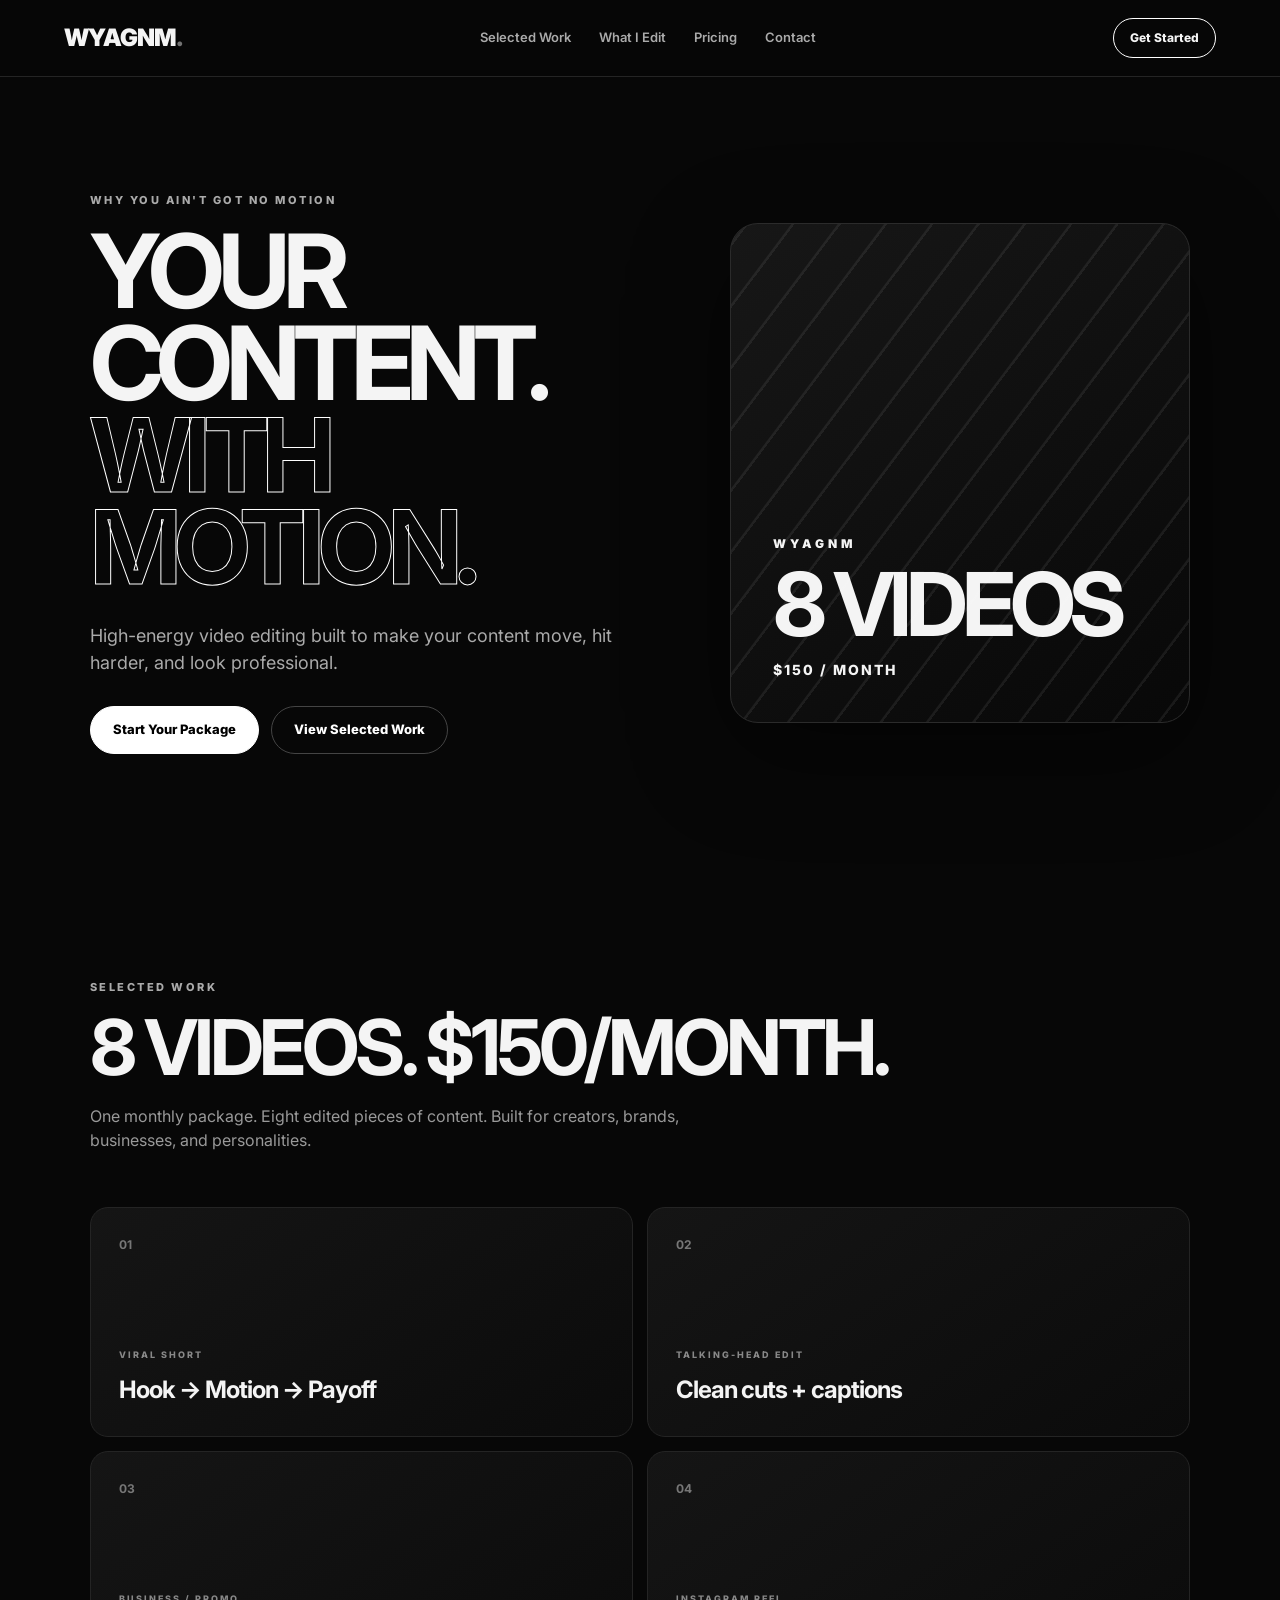
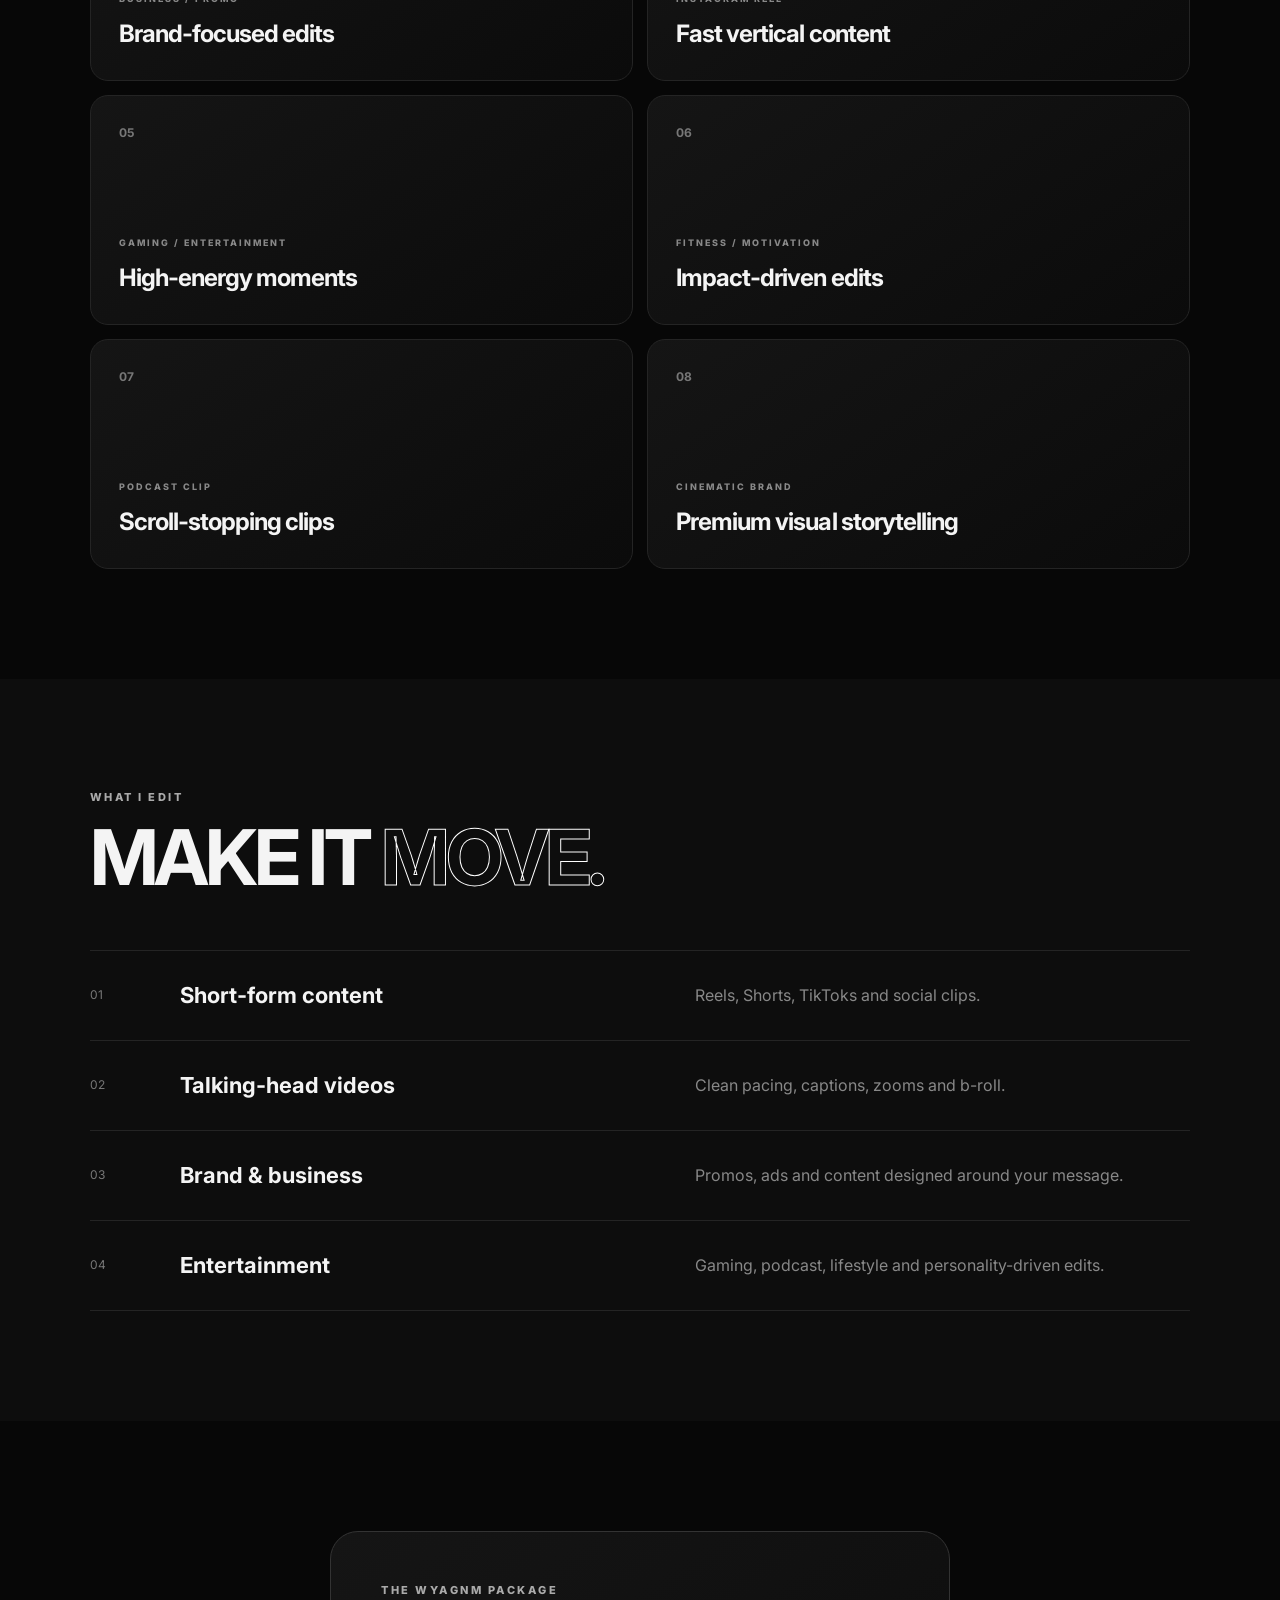
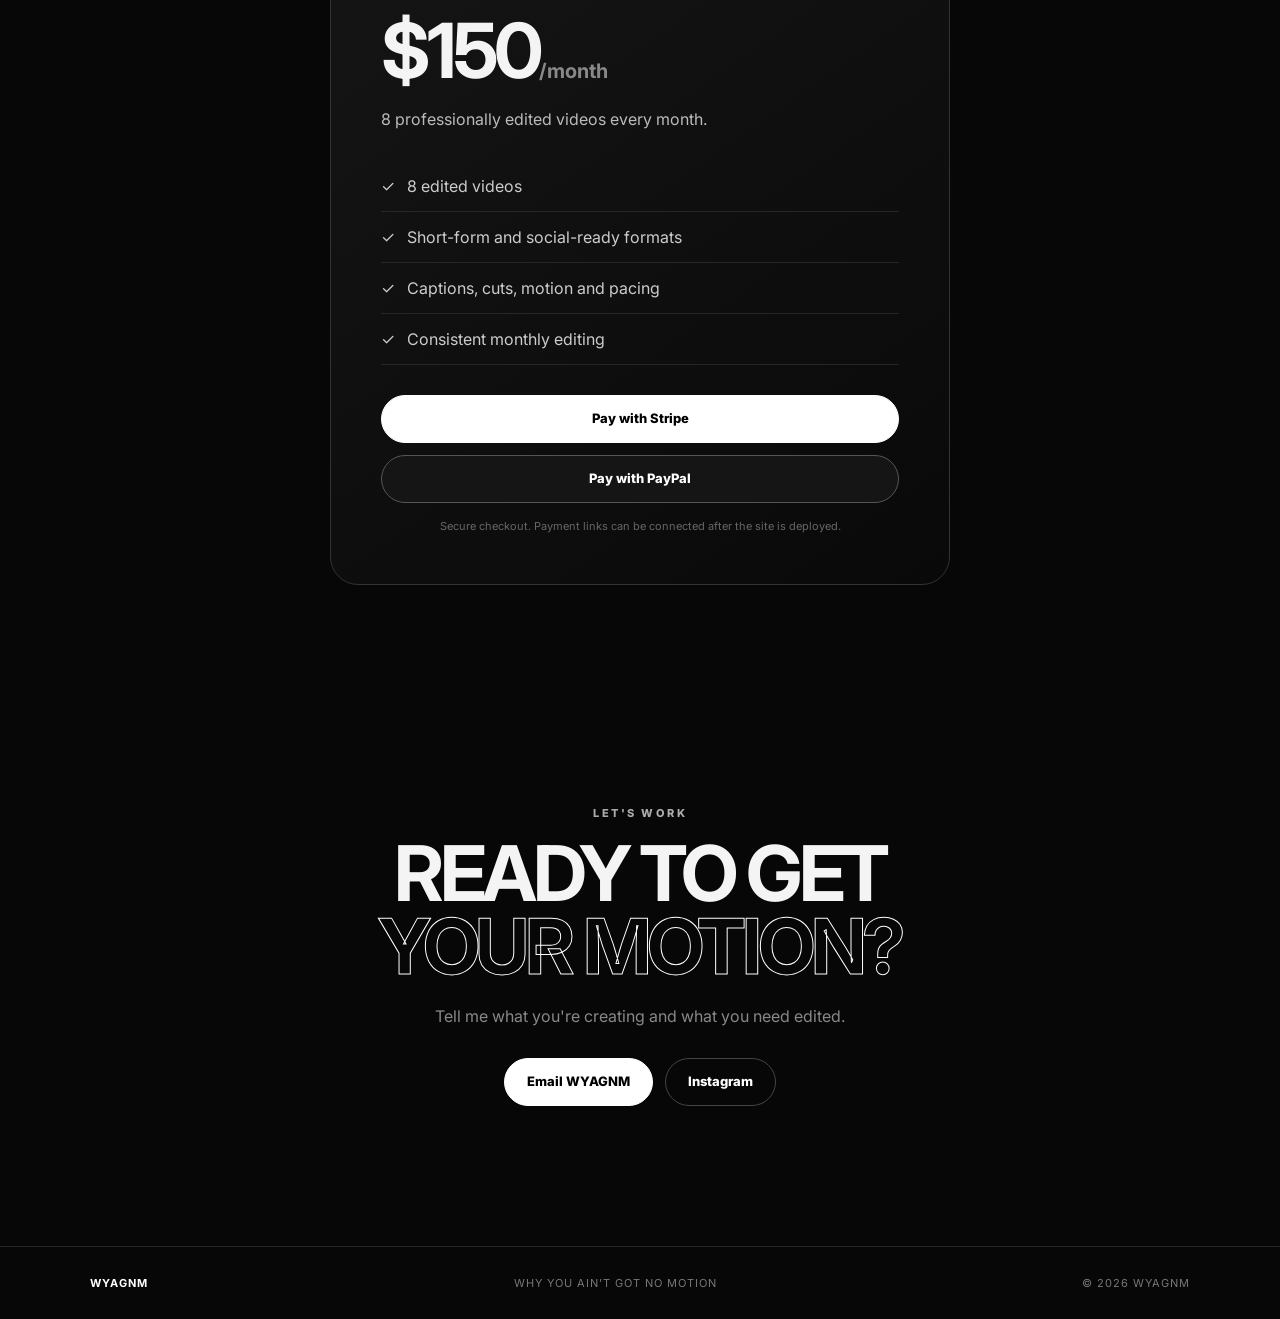
==== WYAGNM-index-all-in-one.html @ d41da60d "Add files via upload" ====
<!DOCTYPE html>
<html lang="en">
<head>
  <meta charset="UTF-8">
  <meta name="viewport" content="width=device-width, initial-scale=1.0">
  <meta name="description" content="WYAGNM — professional video editing. 8 videos every month for $150.">
  <title>WYAGNM — Video Editing</title>
  <style>
@import url('https://fonts.googleapis.com/css2?family=Inter:wght@400;500;600;700;800;900&display=swap');
:root{--bg:#070707;--panel:#101010;--line:#242424;--text:#f4f4f4;--muted:#9c9c9c}*{box-sizing:border-box}html{scroll-behavior:smooth}body{margin:0;background:var(--bg);color:var(--text);font-family:Inter,Arial,sans-serif;line-height:1.5}a{color:inherit;text-decoration:none}.nav{position:sticky;top:0;z-index:20;display:flex;align-items:center;justify-content:space-between;padding:18px 5vw;background:rgba(7,7,7,.9);backdrop-filter:blur(14px);border-bottom:1px solid var(--line)}.logo{font-size:24px;font-weight:900;letter-spacing:-1px}.logo span{opacity:.45}.nav nav{display:flex;gap:28px}.nav nav a{color:#aaa;font-size:13px;font-weight:600}.nav-cta{border:1px solid #fff;padding:10px 16px;border-radius:999px;font-size:12px;font-weight:800}.hero{min-height:88vh;padding:9vw 7vw;display:grid;grid-template-columns:1.1fr .9fr;gap:6vw;align-items:center;overflow:hidden}.eyebrow{font-size:11px;font-weight:800;letter-spacing:2.5px;color:#aaa;margin:0 0 16px}h1,h2,h3,p{margin-top:0}h1{font-size:clamp(54px,8vw,120px);line-height:.9;letter-spacing:-.07em;margin-bottom:28px}h2{font-size:clamp(40px,6vw,78px);line-height:.95;letter-spacing:-.055em;margin-bottom:20px}em{font-style:normal;-webkit-text-stroke:1px #fff;color:transparent}.hero-text{max-width:560px;color:#aaa;font-size:18px}.actions,.contact-buttons,.payment-buttons{display:flex;gap:12px;flex-wrap:wrap;margin-top:30px}.button{display:inline-flex;justify-content:center;align-items:center;min-height:48px;padding:0 22px;border-radius:999px;font-weight:800;font-size:13px;border:1px solid #444}.primary{background:#fff;color:#000;border-color:#fff}.ghost{background:transparent;color:#fff}.paypal{background:#151515;color:#fff;border-color:#555}.hero-card{min-height:500px;position:relative;overflow:hidden;border:1px solid #2b2b2b;border-radius:28px;background:linear-gradient(145deg,#171717,#080808);display:flex;flex-direction:column;justify-content:flex-end;padding:42px;box-shadow:0 30px 100px rgba(0,0,0,.45)}.hero-card p{font-size:12px;letter-spacing:4px;font-weight:900}.hero-card strong{font-size:clamp(48px,7vw,88px);letter-spacing:-.07em;line-height:.9}.hero-card span{margin-top:15px;font-size:14px;font-weight:800;letter-spacing:2px}.speed-lines{position:absolute;inset:-30%;background:repeating-linear-gradient(135deg,transparent 0 34px,rgba(255,255,255,.07) 35px 37px);transform:rotate(-8deg)}.section{padding:110px 7vw}.section-heading{max-width:850px;margin-bottom:55px}.section-heading>p:last-child{color:#999;max-width:650px}.work-grid{display:grid;grid-template-columns:repeat(2,1fr);gap:14px}.work-card{min-height:230px;padding:28px;border:1px solid var(--line);border-radius:18px;background:linear-gradient(145deg,#151515,#0b0b0b);display:flex;flex-direction:column;justify-content:space-between}.work-card b{font-size:12px;color:#777}.work-card small{color:#888;letter-spacing:2px;font-size:9px;font-weight:800}.work-card h3{margin:8px 0 0;font-size:24px;letter-spacing:-.04em}.dark-section{background:#0d0d0d}.edit-list{border-top:1px solid var(--line)}.edit-list>div{display:grid;grid-template-columns:70px 1fr 1fr;gap:20px;align-items:center;padding:28px 0;border-bottom:1px solid var(--line)}.edit-list span{color:#777;font-size:12px}.edit-list h3{margin:0;font-size:22px}.edit-list p{margin:0;color:#888}.pricing-section{display:flex;justify-content:center}.pricing-card{width:min(620px,100%);padding:50px;border:1px solid #333;border-radius:28px;background:linear-gradient(145deg,#151515,#090909)}.pricing-card h2{font-size:76px}.pricing-card h2 span{font-size:20px;color:#888;letter-spacing:0}.price-lead{color:#bbb}.pricing-card ul{list-style:none;padding:0;margin:30px 0}.pricing-card li{padding:13px 0;border-bottom:1px solid #262626;color:#ccc}.pricing-card li::before{content:'✓';margin-right:12px}.full{width:100%}.tiny{color:#666;font-size:11px;text-align:center;margin:15px 0 0}.contact{text-align:center;padding-bottom:140px}.contact>p:not(.eyebrow){color:#888}.contact-buttons{justify-content:center}footer{padding:28px 7vw;border-top:1px solid var(--line);display:flex;justify-content:space-between;gap:20px;flex-wrap:wrap;color:#777;font-size:11px;letter-spacing:1px}footer strong{color:#fff}@media(max-width:800px){.nav nav{display:none}.hero{grid-template-columns:1fr;min-height:auto;padding-top:90px}.hero-card{min-height:390px}.work-grid{grid-template-columns:1fr}.edit-list>div{grid-template-columns:45px 1fr}.edit-list p{grid-column:2}.pricing-card{padding:32px 24px}.pricing-card h2{font-size:60px}}

</style>
</head>
<body>
  <header class="nav">
    <a class="logo" href="#home">WYAGNM<span>.</span></a>
    <nav>
      <a href="#work">Selected Work</a>
      <a href="#editing">What I Edit</a>
      <a href="#pricing">Pricing</a>
      <a href="#contact">Contact</a>
    </nav>
    <a class="nav-cta" href="#pricing">Get Started</a>
  </header>

  <main>
    <section id="home" class="hero">
      <div class="hero-copy">
        <p class="eyebrow">WHY YOU AIN'T GOT NO MOTION</p>
        <h1>YOUR CONTENT.<br><em>WITH MOTION.</em></h1>
        <p class="hero-text">High-energy video editing built to make your content move, hit harder, and look professional.</p>
        <div class="actions">
          <a class="button primary" href="#pricing">Start Your Package</a>
          <a class="button ghost" href="#work">View Selected Work</a>
        </div>
      </div>
      <div class="hero-card">
        <div class="speed-lines"></div>
        <p>WYAGNM</p>
        <strong>8 VIDEOS</strong>
        <span>$150 / MONTH</span>
      </div>
    </section>

    <section id="work" class="section">
      <div class="section-heading">
        <p class="eyebrow">SELECTED WORK</p>
        <h2>8 VIDEOS. <span>$150/MONTH.</span></h2>
        <p>One monthly package. Eight edited pieces of content. Built for creators, brands, businesses, and personalities.</p>
      </div>

      <div class="work-grid">
        <article class="work-card"><b>01</b><div><small>VIRAL SHORT</small><h3>Hook → Motion → Payoff</h3></div></article>
        <article class="work-card"><b>02</b><div><small>TALKING-HEAD EDIT</small><h3>Clean cuts + captions</h3></div></article>
        <article class="work-card"><b>03</b><div><small>BUSINESS / PROMO</small><h3>Brand-focused edits</h3></div></article>
        <article class="work-card"><b>04</b><div><small>INSTAGRAM REEL</small><h3>Fast vertical content</h3></div></article>
        <article class="work-card"><b>05</b><div><small>GAMING / ENTERTAINMENT</small><h3>High-energy moments</h3></div></article>
        <article class="work-card"><b>06</b><div><small>FITNESS / MOTIVATION</small><h3>Impact-driven edits</h3></div></article>
        <article class="work-card"><b>07</b><div><small>PODCAST CLIP</small><h3>Scroll-stopping clips</h3></div></article>
        <article class="work-card"><b>08</b><div><small>CINEMATIC BRAND</small><h3>Premium visual storytelling</h3></div></article>
      </div>
    </section>

    <section id="editing" class="section dark-section">
      <div class="section-heading">
        <p class="eyebrow">WHAT I EDIT</p>
        <h2>MAKE IT <em>MOVE.</em></h2>
      </div>
      <div class="edit-list">
        <div><span>01</span><h3>Short-form content</h3><p>Reels, Shorts, TikToks and social clips.</p></div>
        <div><span>02</span><h3>Talking-head videos</h3><p>Clean pacing, captions, zooms and b-roll.</p></div>
        <div><span>03</span><h3>Brand & business</h3><p>Promos, ads and content designed around your message.</p></div>
        <div><span>04</span><h3>Entertainment</h3><p>Gaming, podcast, lifestyle and personality-driven edits.</p></div>
      </div>
    </section>

    <section id="pricing" class="section pricing-section">
      <div class="pricing-card">
        <p class="eyebrow">THE WYAGNM PACKAGE</p>
        <h2>$150<span>/month</span></h2>
        <p class="price-lead">8 professionally edited videos every month.</p>
        <ul>
          <li>8 edited videos</li>
          <li>Short-form and social-ready formats</li>
          <li>Captions, cuts, motion and pacing</li>
          <li>Consistent monthly editing</li>
        </ul>
        <div class="payment-buttons">
          <!-- Replace the # links below with your live Stripe and PayPal checkout links. -->
          <a class="button primary full" href="#" onclick="return paymentNotice('Stripe')">Pay with Stripe</a>
          <a class="button paypal full" href="#" onclick="return paymentNotice('PayPal')">Pay with PayPal</a>
        </div>
        <p class="tiny">Secure checkout. Payment links can be connected after the site is deployed.</p>
      </div>
    </section>

    <section id="contact" class="section contact">
      <p class="eyebrow">LET'S WORK</p>
      <h2>READY TO GET<br><em>YOUR MOTION?</em></h2>
      <p>Tell me what you're creating and what you need edited.</p>
      <div class="contact-buttons">
        <a class="button primary" href="mailto:Wyagnm4623@gmail.com?subject=WYAGNM%20Editing%20Inquiry">Email WYAGNM</a>
        <a class="button ghost" href="https://www.instagram.com/WYAGNM/" target="_blank" rel="noopener">Instagram</a>
      </div>
    </section>
  </main>

  <footer>
    <strong>WYAGNM</strong>
    <span>WHY YOU AIN'T GOT NO MOTION</span>
    <span>© <span id="year"></span> WYAGNM</span>
  </footer>

  <script>
document.getElementById('year').textContent=new Date().getFullYear();
function paymentNotice(method){alert(method+' checkout is ready to be connected. Replace the payment button link in index.html with your live '+method+' payment link.');return false;}

</script>
</body>
</html>
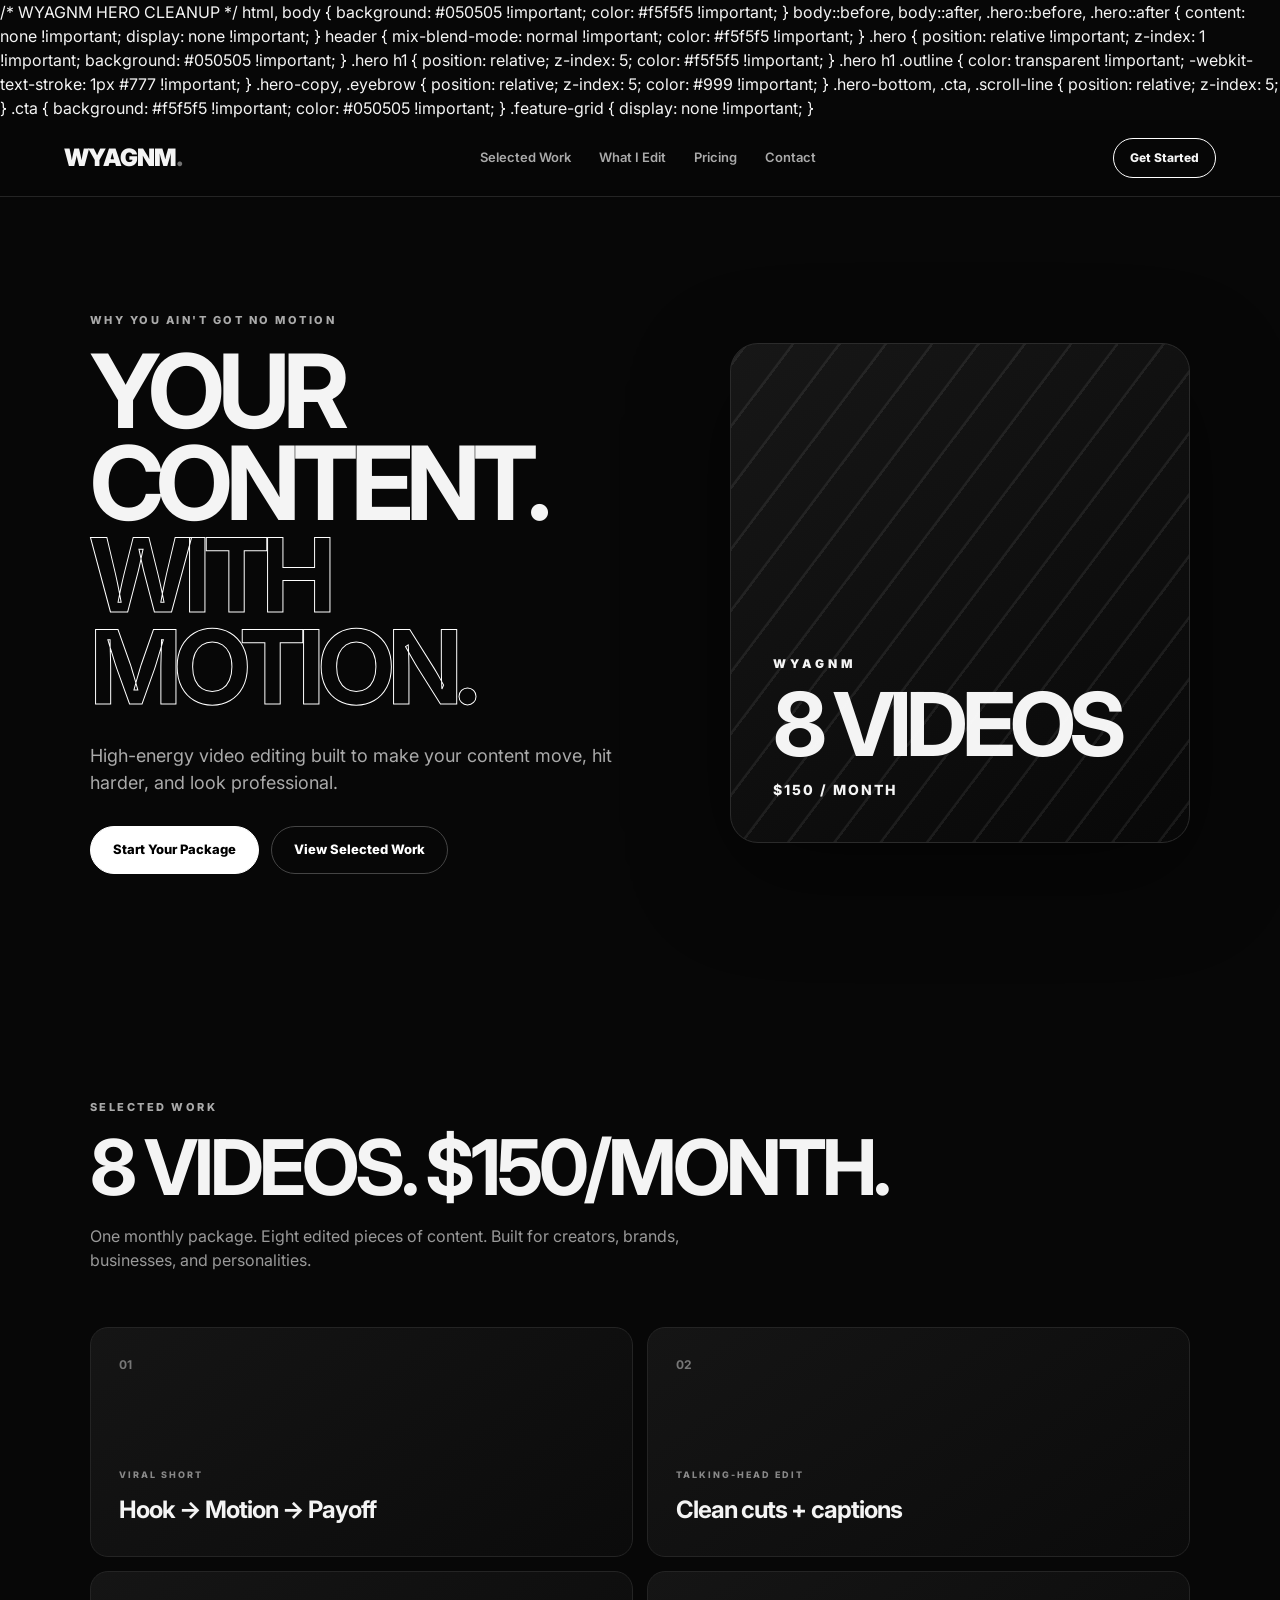
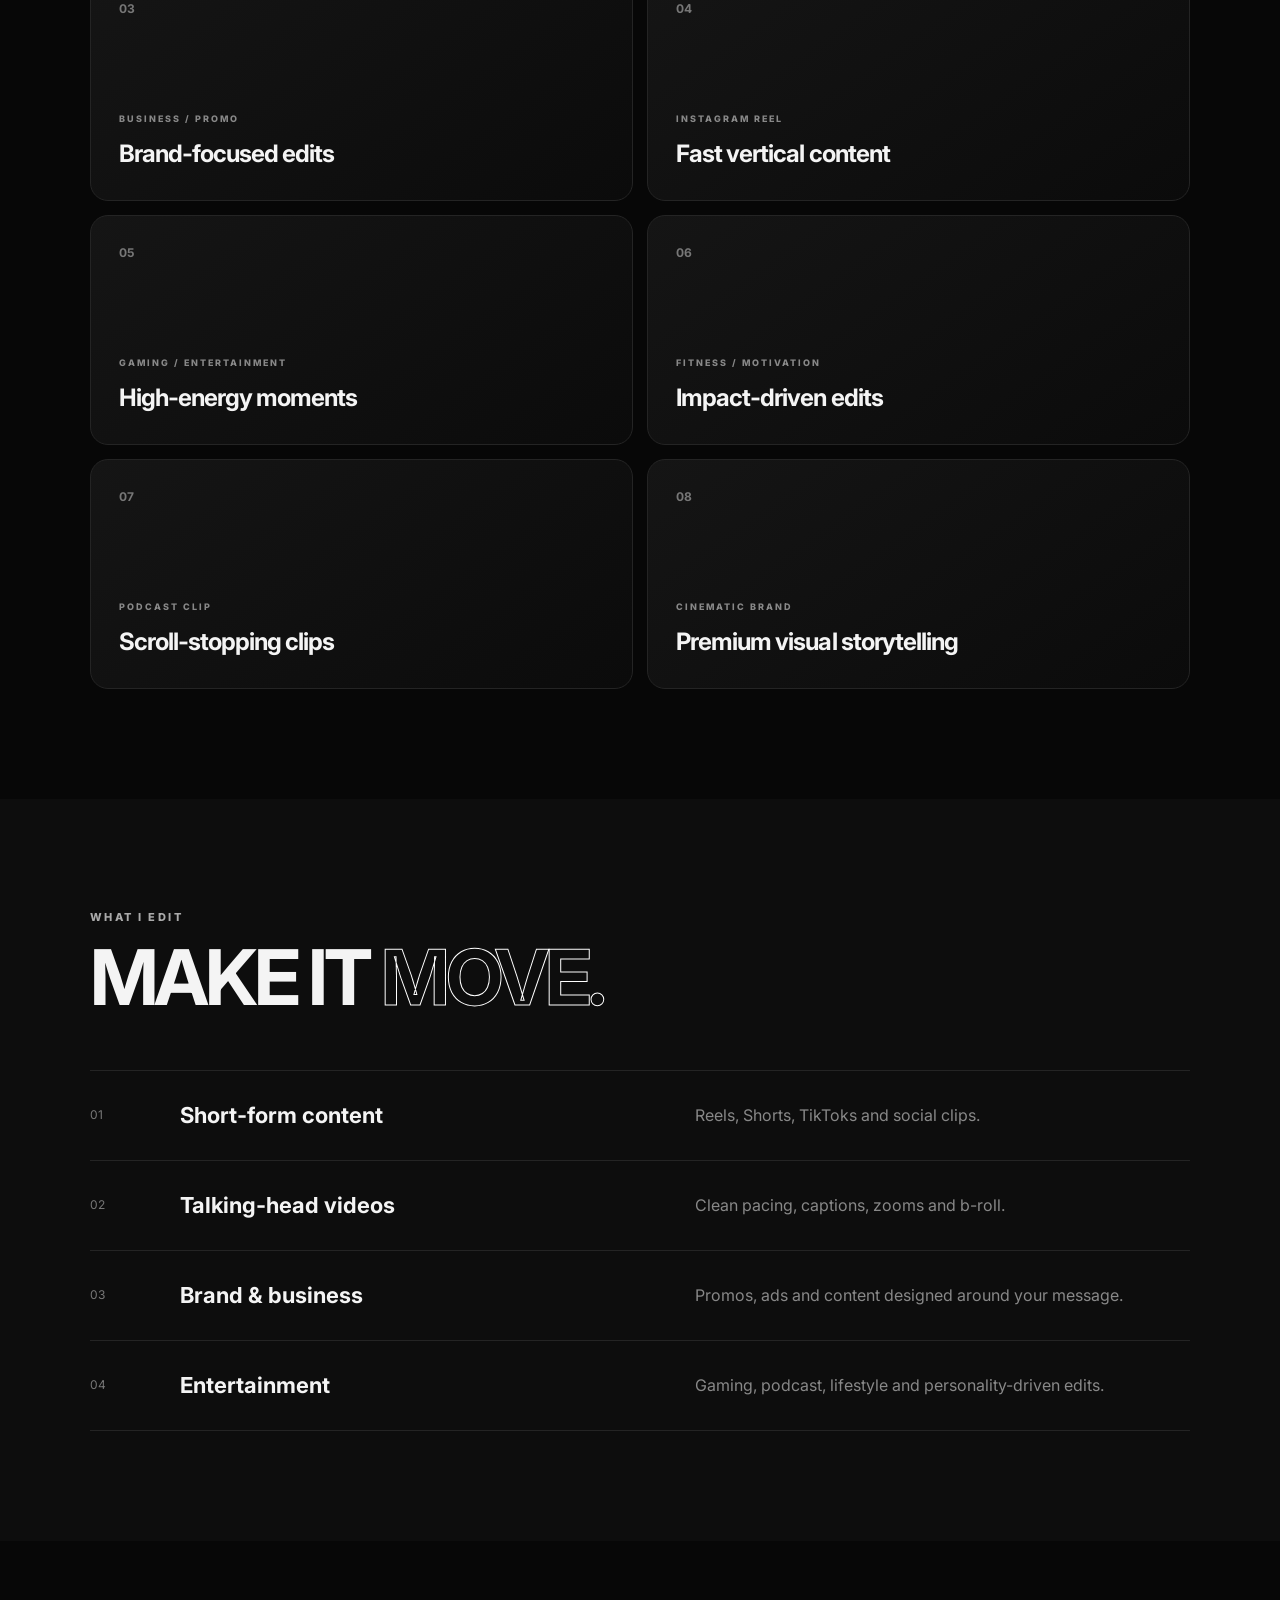
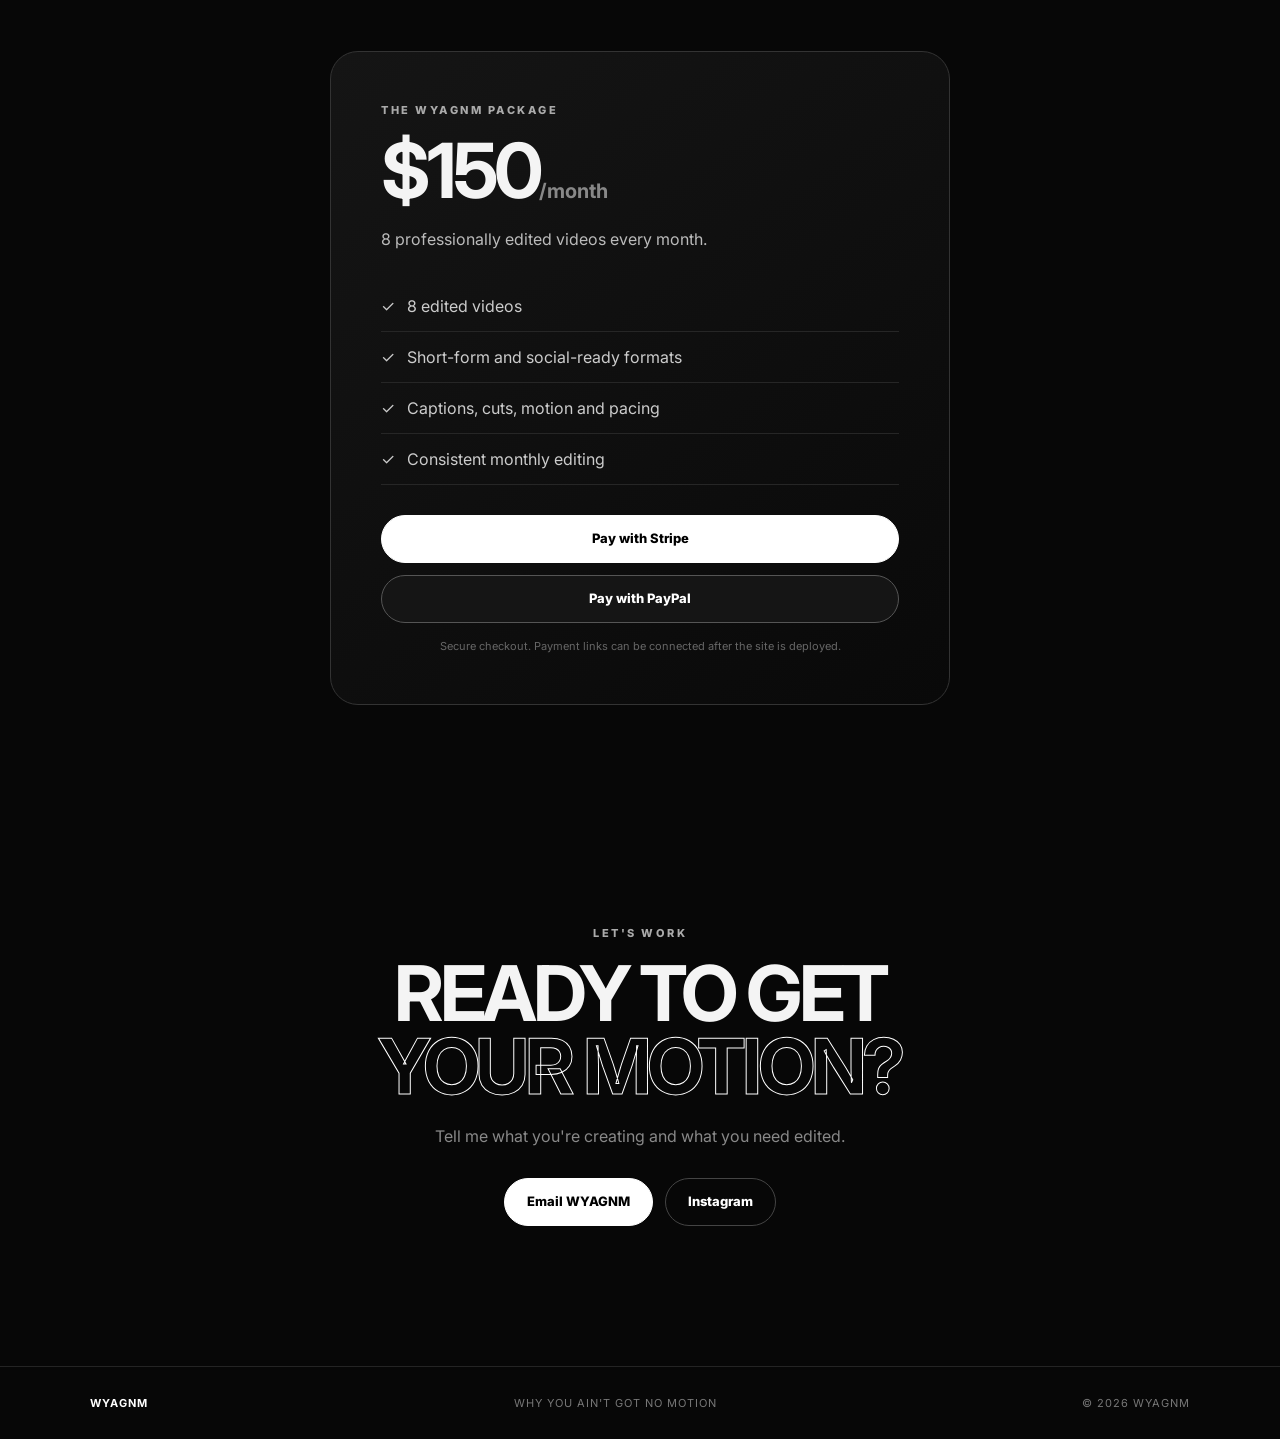
==== commit 3c05b9ce: "Update WYAGNM-index-all-in-one.html" ====
--- a/WYAGNM-index-all-in-one.html
+++ b/WYAGNM-index-all-in-one.html
@@ -4,7 +4,66 @@
   <meta charset="UTF-8">
   <meta name="viewport" content="width=device-width, initial-scale=1.0">
   <meta name="description" content="WYAGNM — professional video editing. 8 videos every month for $150.">
-  <title>WYAGNM — Video Editing</title>
+  <title>WYAGNM — Video Editing</title>/* WYAGNM HERO CLEANUP */
+
+html,
+body {
+  background: #050505 !important;
+  color: #f5f5f5 !important;
+}
+
+body::before,
+body::after,
+.hero::before,
+.hero::after {
+  content: none !important;
+  display: none !important;
+}
+
+header {
+  mix-blend-mode: normal !important;
+  color: #f5f5f5 !important;
+}
+
+.hero {
+  position: relative !important;
+  z-index: 1 !important;
+  background: #050505 !important;
+}
+
+.hero h1 {
+  position: relative;
+  z-index: 5;
+  color: #f5f5f5 !important;
+}
+
+.hero h1 .outline {
+  color: transparent !important;
+  -webkit-text-stroke: 1px #777 !important;
+}
+
+.hero-copy,
+.eyebrow {
+  position: relative;
+  z-index: 5;
+  color: #999 !important;
+}
+
+.hero-bottom,
+.cta,
+.scroll-line {
+  position: relative;
+  z-index: 5;
+}
+
+.cta {
+  background: #f5f5f5 !important;
+  color: #050505 !important;
+}
+
+.feature-grid {
+  display: none !important;
+}
   <style>
 @import url('https://fonts.googleapis.com/css2?family=Inter:wght@400;500;600;700;800;900&display=swap');
 :root{--bg:#070707;--panel:#101010;--line:#242424;--text:#f4f4f4;--muted:#9c9c9c}*{box-sizing:border-box}html{scroll-behavior:smooth}body{margin:0;background:var(--bg);color:var(--text);font-family:Inter,Arial,sans-serif;line-height:1.5}a{color:inherit;text-decoration:none}.nav{position:sticky;top:0;z-index:20;display:flex;align-items:center;justify-content:space-between;padding:18px 5vw;background:rgba(7,7,7,.9);backdrop-filter:blur(14px);border-bottom:1px solid var(--line)}.logo{font-size:24px;font-weight:900;letter-spacing:-1px}.logo span{opacity:.45}.nav nav{display:flex;gap:28px}.nav nav a{color:#aaa;font-size:13px;font-weight:600}.nav-cta{border:1px solid #fff;padding:10px 16px;border-radius:999px;font-size:12px;font-weight:800}.hero{min-height:88vh;padding:9vw 7vw;display:grid;grid-template-columns:1.1fr .9fr;gap:6vw;align-items:center;overflow:hidden}.eyebrow{font-size:11px;font-weight:800;letter-spacing:2.5px;color:#aaa;margin:0 0 16px}h1,h2,h3,p{margin-top:0}h1{font-size:clamp(54px,8vw,120px);line-height:.9;letter-spacing:-.07em;margin-bottom:28px}h2{font-size:clamp(40px,6vw,78px);line-height:.95;letter-spacing:-.055em;margin-bottom:20px}em{font-style:normal;-webkit-text-stroke:1px #fff;color:transparent}.hero-text{max-width:560px;color:#aaa;font-size:18px}.actions,.contact-buttons,.payment-buttons{display:flex;gap:12px;flex-wrap:wrap;margin-top:30px}.button{display:inline-flex;justify-content:center;align-items:center;min-height:48px;padding:0 22px;border-radius:999px;font-weight:800;font-size:13px;border:1px solid #444}.primary{background:#fff;color:#000;border-color:#fff}.ghost{background:transparent;color:#fff}.paypal{background:#151515;color:#fff;border-color:#555}.hero-card{min-height:500px;position:relative;overflow:hidden;border:1px solid #2b2b2b;border-radius:28px;background:linear-gradient(145deg,#171717,#080808);display:flex;flex-direction:column;justify-content:flex-end;padding:42px;box-shadow:0 30px 100px rgba(0,0,0,.45)}.hero-card p{font-size:12px;letter-spacing:4px;font-weight:900}.hero-card strong{font-size:clamp(48px,7vw,88px);letter-spacing:-.07em;line-height:.9}.hero-card span{margin-top:15px;font-size:14px;font-weight:800;letter-spacing:2px}.speed-lines{position:absolute;inset:-30%;background:repeating-linear-gradient(135deg,transparent 0 34px,rgba(255,255,255,.07) 35px 37px);transform:rotate(-8deg)}.section{padding:110px 7vw}.section-heading{max-width:850px;margin-bottom:55px}.section-heading>p:last-child{color:#999;max-width:650px}.work-grid{display:grid;grid-template-columns:repeat(2,1fr);gap:14px}.work-card{min-height:230px;padding:28px;border:1px solid var(--line);border-radius:18px;background:linear-gradient(145deg,#151515,#0b0b0b);display:flex;flex-direction:column;justify-content:space-between}.work-card b{font-size:12px;color:#777}.work-card small{color:#888;letter-spacing:2px;font-size:9px;font-weight:800}.work-card h3{margin:8px 0 0;font-size:24px;letter-spacing:-.04em}.dark-section{background:#0d0d0d}.edit-list{border-top:1px solid var(--line)}.edit-list>div{display:grid;grid-template-columns:70px 1fr 1fr;gap:20px;align-items:center;padding:28px 0;border-bottom:1px solid var(--line)}.edit-list span{color:#777;font-size:12px}.edit-list h3{margin:0;font-size:22px}.edit-list p{margin:0;color:#888}.pricing-section{display:flex;justify-content:center}.pricing-card{width:min(620px,100%);padding:50px;border:1px solid #333;border-radius:28px;background:linear-gradient(145deg,#151515,#090909)}.pricing-card h2{font-size:76px}.pricing-card h2 span{font-size:20px;color:#888;letter-spacing:0}.price-lead{color:#bbb}.pricing-card ul{list-style:none;padding:0;margin:30px 0}.pricing-card li{padding:13px 0;border-bottom:1px solid #262626;color:#ccc}.pricing-card li::before{content:'✓';margin-right:12px}.full{width:100%}.tiny{color:#666;font-size:11px;text-align:center;margin:15px 0 0}.contact{text-align:center;padding-bottom:140px}.contact>p:not(.eyebrow){color:#888}.contact-buttons{justify-content:center}footer{padding:28px 7vw;border-top:1px solid var(--line);display:flex;justify-content:space-between;gap:20px;flex-wrap:wrap;color:#777;font-size:11px;letter-spacing:1px}footer strong{color:#fff}@media(max-width:800px){.nav nav{display:none}.hero{grid-template-columns:1fr;min-height:auto;padding-top:90px}.hero-card{min-height:390px}.work-grid{grid-template-columns:1fr}.edit-list>div{grid-template-columns:45px 1fr}.edit-list p{grid-column:2}.pricing-card{padding:32px 24px}.pricing-card h2{font-size:60px}}
